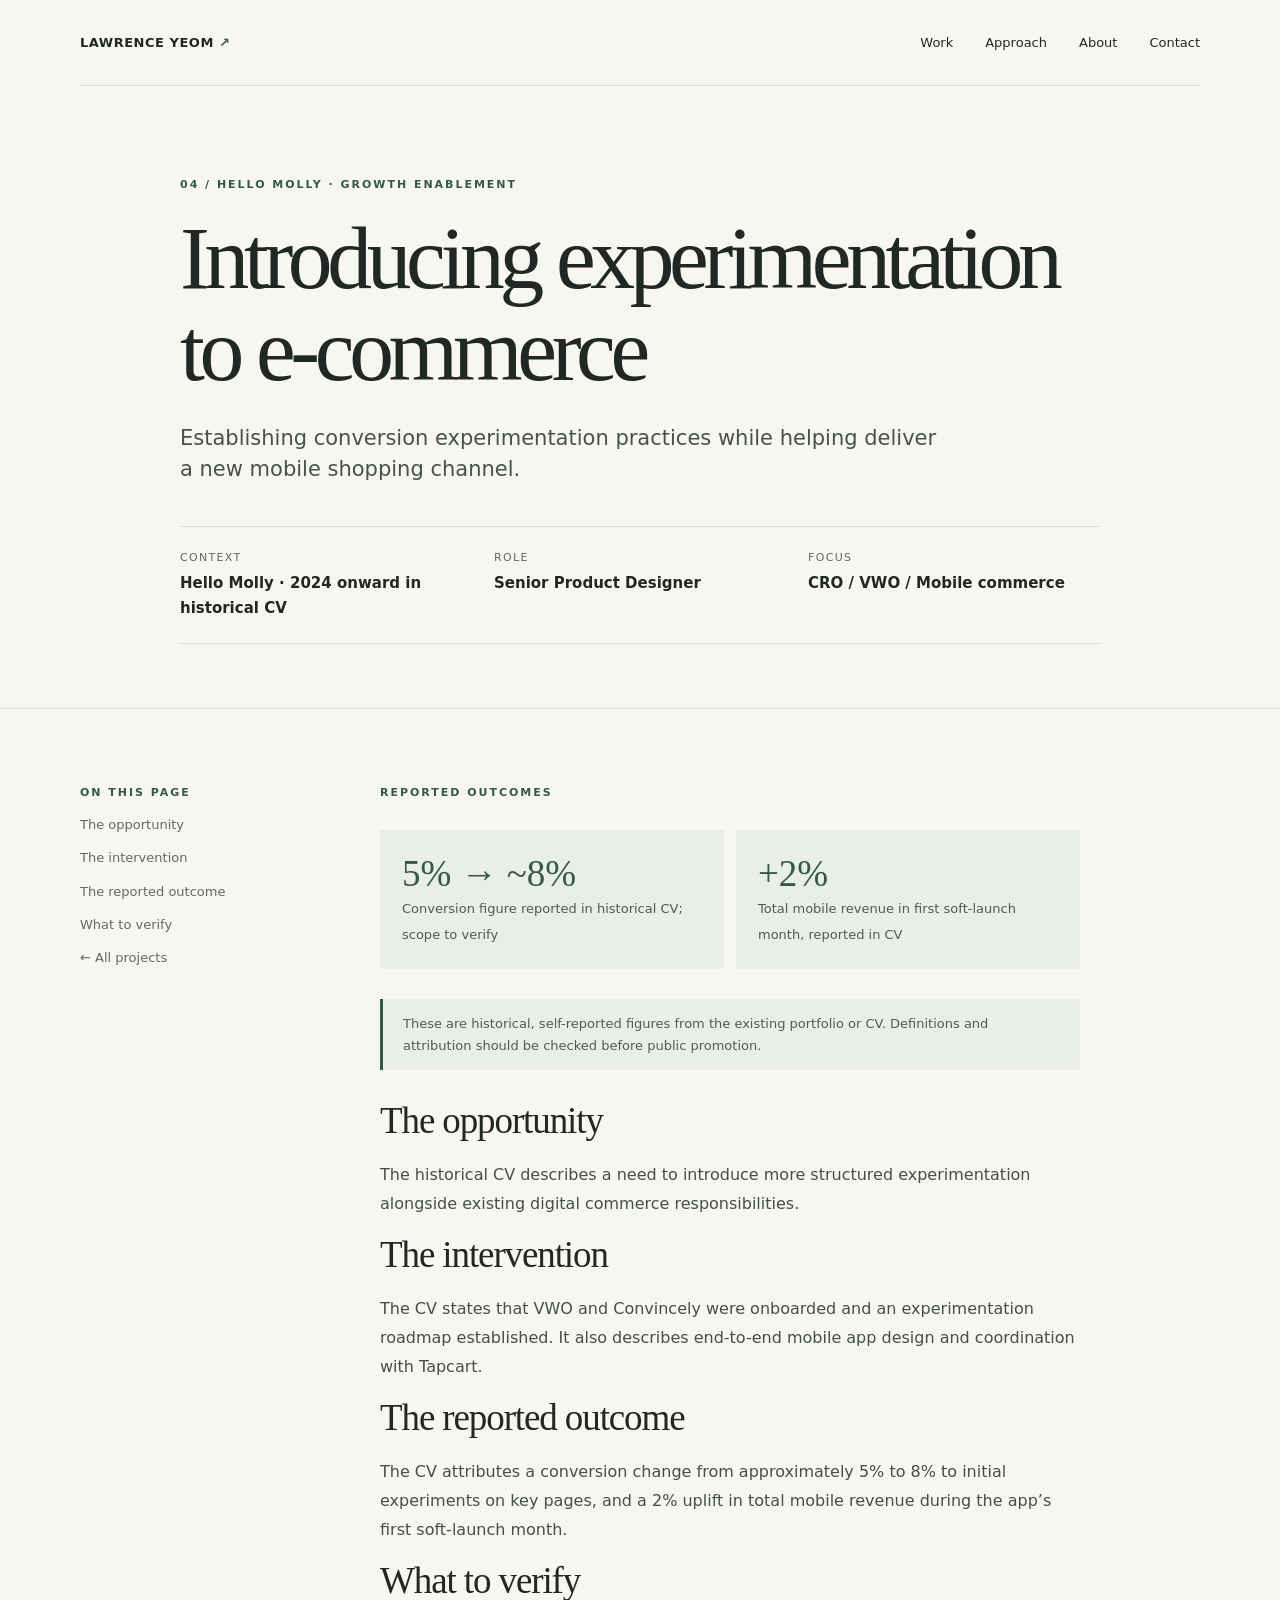
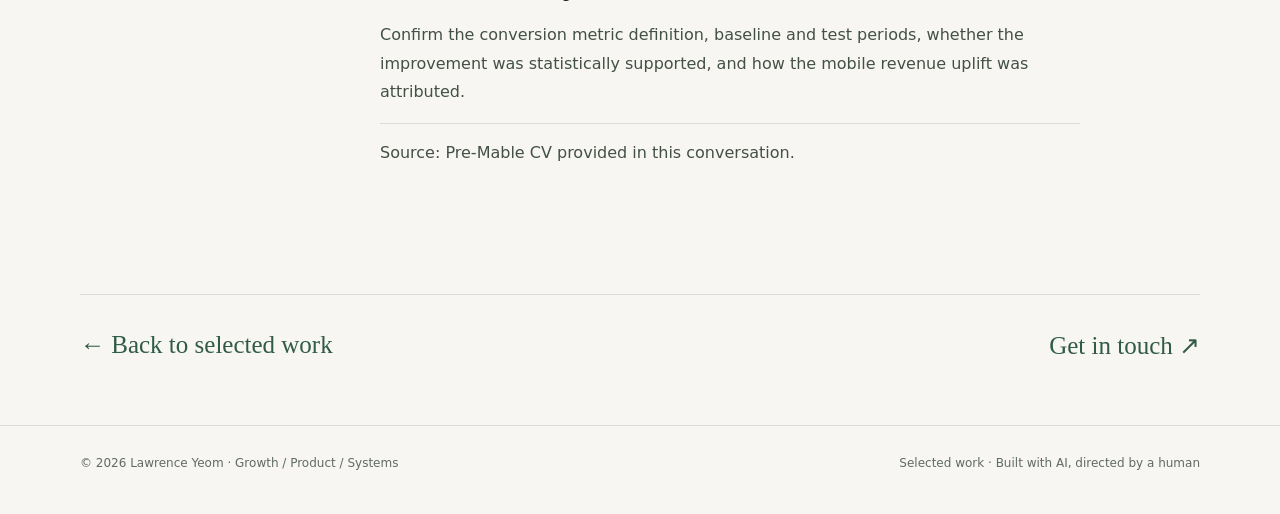
==== cases/hellomolly-growth.html @ bf61673d "Add files via upload" ====
<!doctype html><html lang="en"><head><meta charset="utf-8"><meta name="viewport" content="width=device-width,initial-scale=1"><meta name="theme-color" content="#f7f6f2"><meta name="description" content="Lawrence Yeom — growth, product design, analytics and digital systems portfolio."><title>Introducing experimentation to e-commerce — Lawrence Yeom</title><link rel="stylesheet" href="../assets/style.css"></head><body><header class="wrap"><nav class="nav" aria-label="Main navigation"><a class="brand" href="../index.html">LAWRENCE YEOM <span style="color:var(--accent)">↗</span></a><div class="links"><a href="../index.html#work">Work</a><a href="../index.html#approach">Approach</a><a href="../index.html#about">About</a><a href="mailto:lyeo1991@gmail.com">Contact</a></div></nav></header><main><section class="wrap case-head"><div class="eyebrow">04 / Hello Molly · Growth enablement</div><h1>Introducing experimentation to e-commerce</h1><p class="intro">Establishing conversion experimentation practices while helping deliver a new mobile shopping channel.</p><div class="facts"><div class="fact"><label>Context</label><strong>Hello Molly · 2024 onward in historical CV</strong></div><div class="fact"><label>Role</label><strong>Senior Product Designer</strong></div><div class="fact"><label>Focus</label><strong>CRO / VWO / Mobile commerce</strong></div></div></section><hr class="rule"><section class="wrap case-body"><aside class="toc"><div class="eyebrow">On this page</div><a href="#s0">The opportunity</a><a href="#s1">The intervention</a><a href="#s2">The reported outcome</a><a href="#s3">What to verify</a><a href="../index.html#work">← All projects</a></aside><article class="prose"><div class="eyebrow">Reported outcomes</div><div class="metric-strip"><div class="metric"><b>5% → ~8%</b><span>Conversion figure reported in historical CV; scope to verify</span></div><div class="metric"><b>+2%</b><span>Total mobile revenue in first soft-launch month, reported in CV</span></div></div><div class="notice">These are historical, self-reported figures from the existing portfolio or CV. Definitions and attribution should be checked before public promotion.</div><section id="s0"><h2>The opportunity</h2><p>The historical CV describes a need to introduce more structured experimentation alongside existing digital commerce responsibilities.</p></section><section id="s1"><h2>The intervention</h2><p>The CV states that VWO and Convincely were onboarded and an experimentation roadmap established. It also describes end-to-end mobile app design and coordination with Tapcart.</p></section><section id="s2"><h2>The reported outcome</h2><p>The CV attributes a conversion change from approximately 5% to 8% to initial experiments on key pages, and a 2% uplift in total mobile revenue during the app’s first soft-launch month.</p></section><section id="s3"><h2>What to verify</h2><p>Confirm the conversion metric definition, baseline and test periods, whether the improvement was statistically supported, and how the mobile revenue uplift was attributed.</p></section><p class="source">Source: Pre-Mable CV provided in this conversation. </p></article></section><div class="wrap next"><a href="../index.html#work">← Back to selected work</a><a href="mailto:lyeo1991@gmail.com">Get in touch ↗</a></div></main><hr class="rule"><footer class="wrap footer"><span>© 2026 Lawrence Yeom · Growth / Product / Systems</span><span>Selected work · Built with AI, directed by a human</span></footer></body></html>
---- assets/style.css ----
:root{--paper:#f7f6f2;--ink:#202824;--muted:#606b63;--line:#d9ded7;--accent:#315b46;--wash:#e9eee8;--serif:Georgia,'Times New Roman',serif}*{box-sizing:border-box}html{scroll-behavior:smooth}body{margin:0;background:var(--paper);color:var(--ink);font:16px/1.65 system-ui,-apple-system,BlinkMacSystemFont,'Segoe UI',sans-serif;-webkit-font-smoothing:antialiased}a{color:inherit;text-decoration:none}a:hover{color:var(--accent)}a:focus-visible{outline:3px solid #78a48c;outline-offset:4px}.wrap{max-width:1120px;width:calc(100% - 80px);margin:auto}.nav{display:flex;align-items:center;justify-content:space-between;gap:20px;min-height:86px;border-bottom:1px solid var(--line)}.brand{font-weight:750;font-size:13px;letter-spacing:.04em}.links{display:flex;gap:32px;font-size:13px}.eyebrow{font-size:11px;letter-spacing:.18em;text-transform:uppercase;font-weight:750;color:var(--accent)}.hero{padding:105px 0 112px;display:grid;grid-template-columns:1.5fr .55fr;gap:80px;align-items:end}.hero h1{font:400 clamp(58px,7.9vw,112px)/.99 var(--serif);letter-spacing:-.065em;margin:22px 0 28px}.hero h1 em{color:var(--accent);font-weight:400}.lead{font-size:clamp(19px,2.1vw,24px);line-height:1.48;max-width:690px}.side{border-left:1px solid var(--line);padding-left:24px;color:var(--muted);font-size:14px}.side b{color:var(--ink)}.rule{border:0;border-top:1px solid var(--line);margin:0}.section{padding:83px 0 96px}.section-head{display:flex;justify-content:space-between;align-items:end;gap:30px;margin-bottom:38px}.section h2,.section-head h2{font:400 clamp(38px,5vw,64px)/1.08 var(--serif);letter-spacing:-.045em;margin:12px 0}.section-head p{font-size:14px;max-width:335px;color:var(--muted)}.work{display:block;border-top:1px solid var(--line);padding:30px 0 34px;display:grid;grid-template-columns:58px minmax(0,1.5fr) minmax(200px,.55fr) 24px;gap:24px;align-items:start}.work:last-child{border-bottom:1px solid var(--line)}.num{font:16px var(--serif);color:var(--accent)}.work h3{font:400 clamp(27px,3vw,41px)/1.13 var(--serif);letter-spacing:-.035em;margin:0 0 12px}.work p{font-size:14px;color:var(--muted);margin:0;max-width:590px}.work .meta{font-size:12px;color:var(--accent);font-weight:650;padding-top:5px}.arrow{font-size:23px;color:var(--accent)}.chips{display:flex;gap:7px;flex-wrap:wrap;margin-top:16px}.chip{font-size:11px;border:1px solid #cad5ca;padding:3px 8px;color:#475a4d}.muted{color:var(--muted)}.small{font-size:13px}.grid3{display:grid;grid-template-columns:repeat(3,1fr);gap:28px}.grid3>div{border-top:2px solid var(--accent);padding-top:17px}.grid3 h3{font:400 25px var(--serif);margin:0 0 10px}.grid3 p{font-size:14px;color:var(--muted);margin:0}.about{display:grid;grid-template-columns:1fr 1fr;gap:80px}.about p{font-size:17px;color:#4e5c52}.footer{padding:28px 0 40px;display:flex;justify-content:space-between;gap:15px;color:var(--muted);font-size:12px}.button-link{display:inline-block;margin-top:20px;border-bottom:1px solid var(--accent);padding-bottom:5px;color:var(--accent);font-size:14px}.case-head{padding:90px 0 64px;max-width:920px}.case-head h1{font:400 clamp(50px,7vw,92px)/1.02 var(--serif);letter-spacing:-.06em;margin:18px 0 28px}.case-head .intro{font-size:21px;line-height:1.5;max-width:770px;color:#46534a}.facts{display:grid;grid-template-columns:repeat(3,1fr);gap:22px;border-top:1px solid var(--line);border-bottom:1px solid var(--line);padding:22px 0;margin-top:40px}.fact label{display:block;font-size:11px;letter-spacing:.12em;text-transform:uppercase;color:var(--muted)}.fact strong{display:block;font-weight:600;font-size:15px;margin-top:4px}.case-body{display:grid;grid-template-columns:230px minmax(0,700px);gap:70px;padding:75px 0 110px}.toc{font-size:13px;color:var(--muted)}.toc a{display:block;margin:12px 0}.prose h2{font:400 37px/1.15 var(--serif);letter-spacing:-.03em;margin:48px 0 18px}.prose h2:first-child{margin-top:0}.prose p,.prose li{font-size:16px;line-height:1.8;color:#435046}.prose ul{padding-left:22px}.metric-strip{display:grid;grid-template-columns:repeat(2,1fr);gap:12px;margin:28px 0}.metric{background:var(--wash);padding:22px}.metric b{font:400 37px var(--serif);color:var(--accent);display:block}.metric span{font-size:13px;color:#4d5b51}.notice{border-left:3px solid var(--accent);padding:14px 20px;background:var(--wash);font-size:13px;color:#4c5d51;margin:30px 0}.source{font-size:13px;color:var(--muted);padding-top:15px;border-top:1px solid var(--line)}.draft{font-size:12px;color:#6a6e66;letter-spacing:.03em}.next{border-top:1px solid var(--line);padding:36px 0 65px;display:flex;justify-content:space-between;gap:20px}.next a{font:400 25px var(--serif);color:var(--accent)}@media(max-width:850px){.hero{grid-template-columns:1fr;gap:30px}.case-body{grid-template-columns:1fr;gap:15px}.toc{display:none}.work{grid-template-columns:40px 1fr 24px}.work .meta{grid-column:2;grid-row:2}.work .arrow{grid-column:3;grid-row:1}.about{gap:30px}}@media(max-width:600px){.wrap{width:calc(100% - 36px)}.nav{min-height:68px}.links{gap:16px;font-size:12px}.hero{padding:72px 0}.hero h1{font-size:clamp(59px,14vw,82px)}.section{padding:60px 0 70px}.section-head{display:block}.work{gap:13px;grid-template-columns:25px 1fr 20px}.work h3{font-size:29px}.grid3,.about,.facts{grid-template-columns:1fr}.facts{gap:13px}.case-head{padding:65px 0 40px}.case-head h1{font-size:clamp(45px,11vw,70px)}.case-body{padding:50px 0}.metric-strip{grid-template-columns:1fr}.footer{flex-direction:column}}@media(prefers-reduced-motion:no-preference){a{transition:color .2s}}
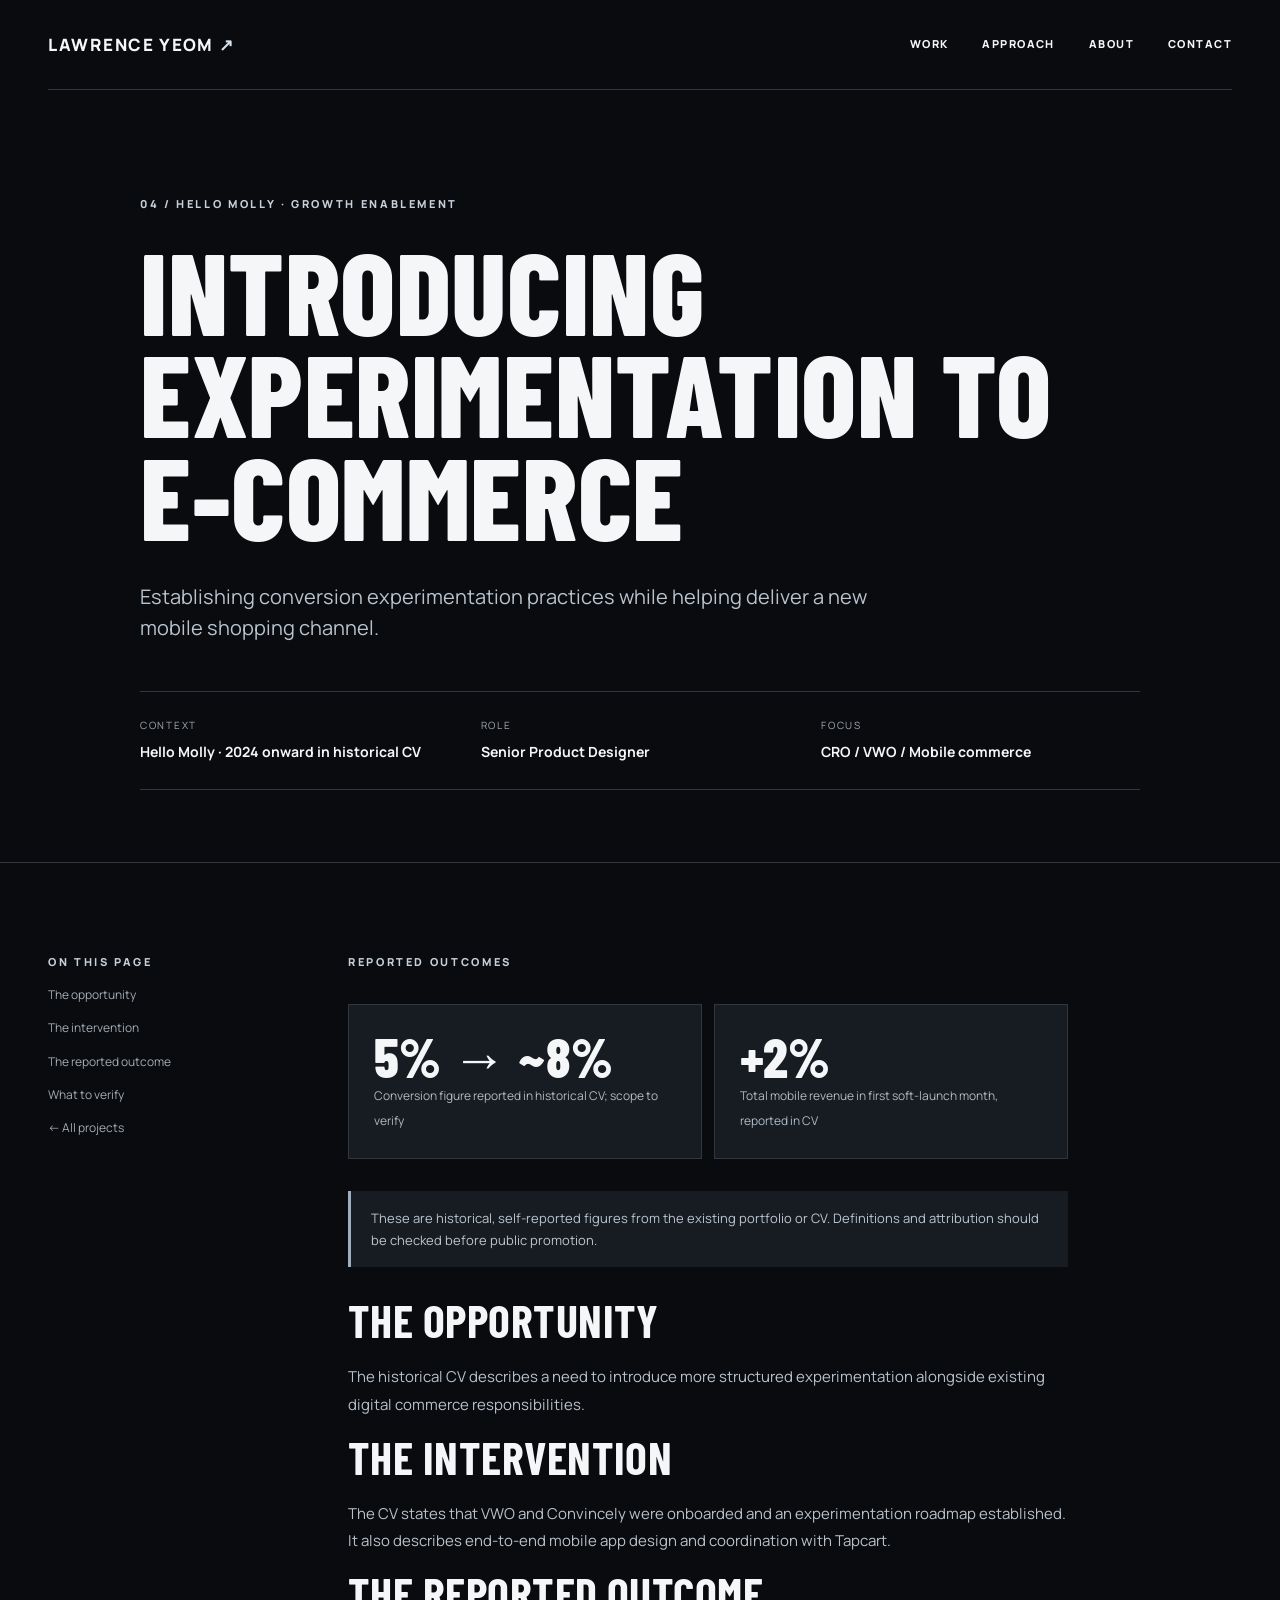
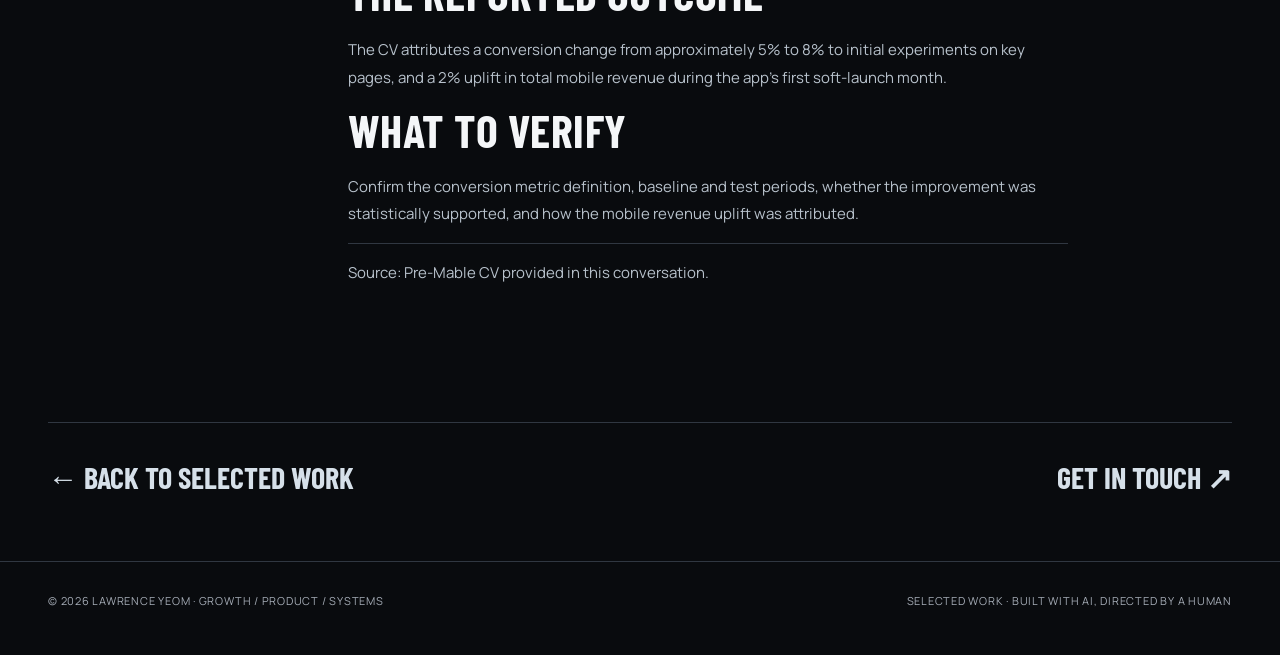
==== commit 7c250e85: "Add files via upload" ====
--- a/cases/hellomolly-growth.html
+++ b/cases/hellomolly-growth.html
@@ -1 +1 @@
-<!doctype html><html lang="en"><head><meta charset="utf-8"><meta name="viewport" content="width=device-width,initial-scale=1"><meta name="theme-color" content="#f7f6f2"><meta name="description" content="Lawrence Yeom — growth, product design, analytics and digital systems portfolio."><title>Introducing experimentation to e-commerce — Lawrence Yeom</title><link rel="stylesheet" href="../assets/style.css"></head><body><header class="wrap"><nav class="nav" aria-label="Main navigation"><a class="brand" href="../index.html">LAWRENCE YEOM <span style="color:var(--accent)">↗</span></a><div class="links"><a href="../index.html#work">Work</a><a href="../index.html#approach">Approach</a><a href="../index.html#about">About</a><a href="mailto:lyeo1991@gmail.com">Contact</a></div></nav></header><main><section class="wrap case-head"><div class="eyebrow">04 / Hello Molly · Growth enablement</div><h1>Introducing experimentation to e-commerce</h1><p class="intro">Establishing conversion experimentation practices while helping deliver a new mobile shopping channel.</p><div class="facts"><div class="fact"><label>Context</label><strong>Hello Molly · 2024 onward in historical CV</strong></div><div class="fact"><label>Role</label><strong>Senior Product Designer</strong></div><div class="fact"><label>Focus</label><strong>CRO / VWO / Mobile commerce</strong></div></div></section><hr class="rule"><section class="wrap case-body"><aside class="toc"><div class="eyebrow">On this page</div><a href="#s0">The opportunity</a><a href="#s1">The intervention</a><a href="#s2">The reported outcome</a><a href="#s3">What to verify</a><a href="../index.html#work">← All projects</a></aside><article class="prose"><div class="eyebrow">Reported outcomes</div><div class="metric-strip"><div class="metric"><b>5% → ~8%</b><span>Conversion figure reported in historical CV; scope to verify</span></div><div class="metric"><b>+2%</b><span>Total mobile revenue in first soft-launch month, reported in CV</span></div></div><div class="notice">These are historical, self-reported figures from the existing portfolio or CV. Definitions and attribution should be checked before public promotion.</div><section id="s0"><h2>The opportunity</h2><p>The historical CV describes a need to introduce more structured experimentation alongside existing digital commerce responsibilities.</p></section><section id="s1"><h2>The intervention</h2><p>The CV states that VWO and Convincely were onboarded and an experimentation roadmap established. It also describes end-to-end mobile app design and coordination with Tapcart.</p></section><section id="s2"><h2>The reported outcome</h2><p>The CV attributes a conversion change from approximately 5% to 8% to initial experiments on key pages, and a 2% uplift in total mobile revenue during the app’s first soft-launch month.</p></section><section id="s3"><h2>What to verify</h2><p>Confirm the conversion metric definition, baseline and test periods, whether the improvement was statistically supported, and how the mobile revenue uplift was attributed.</p></section><p class="source">Source: Pre-Mable CV provided in this conversation. </p></article></section><div class="wrap next"><a href="../index.html#work">← Back to selected work</a><a href="mailto:lyeo1991@gmail.com">Get in touch ↗</a></div></main><hr class="rule"><footer class="wrap footer"><span>© 2026 Lawrence Yeom · Growth / Product / Systems</span><span>Selected work · Built with AI, directed by a human</span></footer></body></html>+<!doctype html><html lang="en"><head><meta charset="utf-8"><meta name="viewport" content="width=device-width,initial-scale=1"><meta name="theme-color" content="#090b0e"><meta name="description" content="Lawrence Yeom — growth, product design, analytics and digital systems portfolio."><title>Introducing experimentation to e-commerce — Lawrence Yeom</title><link rel="stylesheet" href="../assets/style.css"></head><body><header class="wrap"><nav class="nav" aria-label="Main navigation"><a class="brand" href="../index.html">LAWRENCE YEOM <span style="color:var(--accent)">↗</span></a><div class="links"><a href="../index.html#work">Work</a><a href="../index.html#approach">Approach</a><a href="../index.html#about">About</a><a href="mailto:lyeo1991@gmail.com">Contact</a></div></nav></header><main><section class="wrap case-head"><div class="eyebrow">04 / Hello Molly · Growth enablement</div><h1>Introducing experimentation to e-commerce</h1><p class="intro">Establishing conversion experimentation practices while helping deliver a new mobile shopping channel.</p><div class="facts"><div class="fact"><label>Context</label><strong>Hello Molly · 2024 onward in historical CV</strong></div><div class="fact"><label>Role</label><strong>Senior Product Designer</strong></div><div class="fact"><label>Focus</label><strong>CRO / VWO / Mobile commerce</strong></div></div></section><hr class="rule"><section class="wrap case-body"><aside class="toc"><div class="eyebrow">On this page</div><a href="#s0">The opportunity</a><a href="#s1">The intervention</a><a href="#s2">The reported outcome</a><a href="#s3">What to verify</a><a href="../index.html#work">← All projects</a></aside><article class="prose"><div class="eyebrow">Reported outcomes</div><div class="metric-strip"><div class="metric"><b>5% → ~8%</b><span>Conversion figure reported in historical CV; scope to verify</span></div><div class="metric"><b>+2%</b><span>Total mobile revenue in first soft-launch month, reported in CV</span></div></div><div class="notice">These are historical, self-reported figures from the existing portfolio or CV. Definitions and attribution should be checked before public promotion.</div><section id="s0"><h2>The opportunity</h2><p>The historical CV describes a need to introduce more structured experimentation alongside existing digital commerce responsibilities.</p></section><section id="s1"><h2>The intervention</h2><p>The CV states that VWO and Convincely were onboarded and an experimentation roadmap established. It also describes end-to-end mobile app design and coordination with Tapcart.</p></section><section id="s2"><h2>The reported outcome</h2><p>The CV attributes a conversion change from approximately 5% to 8% to initial experiments on key pages, and a 2% uplift in total mobile revenue during the app’s first soft-launch month.</p></section><section id="s3"><h2>What to verify</h2><p>Confirm the conversion metric definition, baseline and test periods, whether the improvement was statistically supported, and how the mobile revenue uplift was attributed.</p></section><p class="source">Source: Pre-Mable CV provided in this conversation. </p></article></section><div class="wrap next"><a href="../index.html#work">← Back to selected work</a><a href="mailto:lyeo1991@gmail.com">Get in touch ↗</a></div></main><hr class="rule"><footer class="wrap footer"><span>© 2026 Lawrence Yeom · Growth / Product / Systems</span><span>Selected work · Built with AI, directed by a human</span></footer></body></html>
--- a/assets/style.css
+++ b/assets/style.css
@@ -1,2 +1,7 @@
-
-:root{--paper:#f7f6f2;--ink:#202824;--muted:#606b63;--line:#d9ded7;--accent:#315b46;--wash:#e9eee8;--serif:Georgia,'Times New Roman',serif}*{box-sizing:border-box}html{scroll-behavior:smooth}body{margin:0;background:var(--paper);color:var(--ink);font:16px/1.65 system-ui,-apple-system,BlinkMacSystemFont,'Segoe UI',sans-serif;-webkit-font-smoothing:antialiased}a{color:inherit;text-decoration:none}a:hover{color:var(--accent)}a:focus-visible{outline:3px solid #78a48c;outline-offset:4px}.wrap{max-width:1120px;width:calc(100% - 80px);margin:auto}.nav{display:flex;align-items:center;justify-content:space-between;gap:20px;min-height:86px;border-bottom:1px solid var(--line)}.brand{font-weight:750;font-size:13px;letter-spacing:.04em}.links{display:flex;gap:32px;font-size:13px}.eyebrow{font-size:11px;letter-spacing:.18em;text-transform:uppercase;font-weight:750;color:var(--accent)}.hero{padding:105px 0 112px;display:grid;grid-template-columns:1.5fr .55fr;gap:80px;align-items:end}.hero h1{font:400 clamp(58px,7.9vw,112px)/.99 var(--serif);letter-spacing:-.065em;margin:22px 0 28px}.hero h1 em{color:var(--accent);font-weight:400}.lead{font-size:clamp(19px,2.1vw,24px);line-height:1.48;max-width:690px}.side{border-left:1px solid var(--line);padding-left:24px;color:var(--muted);font-size:14px}.side b{color:var(--ink)}.rule{border:0;border-top:1px solid var(--line);margin:0}.section{padding:83px 0 96px}.section-head{display:flex;justify-content:space-between;align-items:end;gap:30px;margin-bottom:38px}.section h2,.section-head h2{font:400 clamp(38px,5vw,64px)/1.08 var(--serif);letter-spacing:-.045em;margin:12px 0}.section-head p{font-size:14px;max-width:335px;color:var(--muted)}.work{display:block;border-top:1px solid var(--line);padding:30px 0 34px;display:grid;grid-template-columns:58px minmax(0,1.5fr) minmax(200px,.55fr) 24px;gap:24px;align-items:start}.work:last-child{border-bottom:1px solid var(--line)}.num{font:16px var(--serif);color:var(--accent)}.work h3{font:400 clamp(27px,3vw,41px)/1.13 var(--serif);letter-spacing:-.035em;margin:0 0 12px}.work p{font-size:14px;color:var(--muted);margin:0;max-width:590px}.work .meta{font-size:12px;color:var(--accent);font-weight:650;padding-top:5px}.arrow{font-size:23px;color:var(--accent)}.chips{display:flex;gap:7px;flex-wrap:wrap;margin-top:16px}.chip{font-size:11px;border:1px solid #cad5ca;padding:3px 8px;color:#475a4d}.muted{color:var(--muted)}.small{font-size:13px}.grid3{display:grid;grid-template-columns:repeat(3,1fr);gap:28px}.grid3>div{border-top:2px solid var(--accent);padding-top:17px}.grid3 h3{font:400 25px var(--serif);margin:0 0 10px}.grid3 p{font-size:14px;color:var(--muted);margin:0}.about{display:grid;grid-template-columns:1fr 1fr;gap:80px}.about p{font-size:17px;color:#4e5c52}.footer{padding:28px 0 40px;display:flex;justify-content:space-between;gap:15px;color:var(--muted);font-size:12px}.button-link{display:inline-block;margin-top:20px;border-bottom:1px solid var(--accent);padding-bottom:5px;color:var(--accent);font-size:14px}.case-head{padding:90px 0 64px;max-width:920px}.case-head h1{font:400 clamp(50px,7vw,92px)/1.02 var(--serif);letter-spacing:-.06em;margin:18px 0 28px}.case-head .intro{font-size:21px;line-height:1.5;max-width:770px;color:#46534a}.facts{display:grid;grid-template-columns:repeat(3,1fr);gap:22px;border-top:1px solid var(--line);border-bottom:1px solid var(--line);padding:22px 0;margin-top:40px}.fact label{display:block;font-size:11px;letter-spacing:.12em;text-transform:uppercase;color:var(--muted)}.fact strong{display:block;font-weight:600;font-size:15px;margin-top:4px}.case-body{display:grid;grid-template-columns:230px minmax(0,700px);gap:70px;padding:75px 0 110px}.toc{font-size:13px;color:var(--muted)}.toc a{display:block;margin:12px 0}.prose h2{font:400 37px/1.15 var(--serif);letter-spacing:-.03em;margin:48px 0 18px}.prose h2:first-child{margin-top:0}.prose p,.prose li{font-size:16px;line-height:1.8;color:#435046}.prose ul{padding-left:22px}.metric-strip{display:grid;grid-template-columns:repeat(2,1fr);gap:12px;margin:28px 0}.metric{background:var(--wash);padding:22px}.metric b{font:400 37px var(--serif);color:var(--accent);display:block}.metric span{font-size:13px;color:#4d5b51}.notice{border-left:3px solid var(--accent);padding:14px 20px;background:var(--wash);font-size:13px;color:#4c5d51;margin:30px 0}.source{font-size:13px;color:var(--muted);padding-top:15px;border-top:1px solid var(--line)}.draft{font-size:12px;color:#6a6e66;letter-spacing:.03em}.next{border-top:1px solid var(--line);padding:36px 0 65px;display:flex;justify-content:space-between;gap:20px}.next a{font:400 25px var(--serif);color:var(--accent)}@media(max-width:850px){.hero{grid-template-columns:1fr;gap:30px}.case-body{grid-template-columns:1fr;gap:15px}.toc{display:none}.work{grid-template-columns:40px 1fr 24px}.work .meta{grid-column:2;grid-row:2}.work .arrow{grid-column:3;grid-row:1}.about{gap:30px}}@media(max-width:600px){.wrap{width:calc(100% - 36px)}.nav{min-height:68px}.links{gap:16px;font-size:12px}.hero{padding:72px 0}.hero h1{font-size:clamp(59px,14vw,82px)}.section{padding:60px 0 70px}.section-head{display:block}.work{gap:13px;grid-template-columns:25px 1fr 20px}.work h3{font-size:29px}.grid3,.about,.facts{grid-template-columns:1fr}.facts{gap:13px}.case-head{padding:65px 0 40px}.case-head h1{font-size:clamp(45px,11vw,70px)}.case-body{padding:50px 0}.metric-strip{grid-template-columns:1fr}.footer{flex-direction:column}}@media(prefers-reduced-motion:no-preference){a{transition:color .2s}}+/* V0.4 — dark industrial typography system */
+@import url('https://fonts.googleapis.com/css2?family=Barlow+Condensed:wght@500;600;700;800&family=Manrope:wght@400;500;600;700;800&display=swap');
+:root{--paper:#090b0e;--ink:#f4f6f8;--muted:#a4abb5;--line:#303741;--accent:#d9e2ec;--wash:#171c22;--serif:'Barlow Condensed','Arial Narrow',Impact,sans-serif;--body:'Manrope',Inter,Arial,sans-serif}
+*{box-sizing:border-box}html{scroll-behavior:smooth}body{margin:0;background:var(--paper);color:var(--ink);font:15px/1.7 var(--body);-webkit-font-smoothing:antialiased}a{color:inherit;text-decoration:none}a:hover{color:#fff}a:focus-visible{outline:2px solid #b4c8dd;outline-offset:5px}.wrap{max-width:1240px;width:calc(100% - 96px);margin:auto}.nav{display:flex;align-items:center;justify-content:space-between;gap:20px;min-height:90px;border-bottom:1px solid var(--line)}.brand{font:800 17px/1 var(--body);letter-spacing:.1em}.links{display:flex;gap:34px;font-size:11px;font-weight:800;text-transform:uppercase;letter-spacing:.13em}.eyebrow{font-size:11px;letter-spacing:.24em;text-transform:uppercase;font-weight:800;color:#c6d0da}.hero{padding:126px 0 136px;display:grid;grid-template-columns:1.6fr .5fr;gap:75px;align-items:end}.hero h1{font:800 clamp(80px,11vw,160px)/.83 var(--serif);letter-spacing:.005em;text-transform:uppercase;margin:26px 0 40px}.hero h1 em{color:#8c9eae;font-style:normal;font-weight:800}.lead{font-size:clamp(18px,2vw,23px);line-height:1.55;max-width:690px;font-weight:500}.side{border-left:2px solid #596674;padding-left:25px;color:var(--muted);font-size:13px}.side b{color:var(--ink);text-transform:uppercase;letter-spacing:.12em}.rule{border:0;border-top:1px solid var(--line);margin:0}.section{padding:100px 0 110px}.section-head{display:flex;justify-content:space-between;align-items:end;gap:30px;margin-bottom:45px}.section h2,.section-head h2{font:800 clamp(54px,7vw,88px)/.93 var(--serif);letter-spacing:.01em;text-transform:uppercase;margin:18px 0}.section-head p{font-size:13px;max-width:335px;color:var(--muted)}.work{border-top:1px solid var(--line);padding:34px 0 38px;display:grid;grid-template-columns:58px minmax(0,1.5fr) minmax(200px,.55fr) 24px;gap:24px;align-items:start;transition:background .2s,padding .2s}.work:hover{background:#121820}.work:last-child{border-bottom:1px solid var(--line)}.num{font:700 20px var(--serif);color:#9cabb9}.work h3{font:700 clamp(33px,4vw,53px)/.98 var(--serif);letter-spacing:.01em;text-transform:uppercase;margin:0 0 15px}.work p{font-size:13px;color:var(--muted);margin:0;max-width:590px}.work .meta{font-size:11px;color:#b8c4d0;font-weight:800;text-transform:uppercase;letter-spacing:.12em;padding-top:5px}.arrow{font-size:23px;color:#d6e0e9}.chips{display:flex;gap:8px;flex-wrap:wrap;margin-top:20px}.chip{font-size:10px;font-weight:700;text-transform:uppercase;letter-spacing:.08em;border:1px solid #414a55;padding:5px 9px;color:#b6c0cb}.muted{color:var(--muted)}.small{font-size:13px}.grid3{display:grid;grid-template-columns:repeat(3,1fr);gap:28px}.grid3>div{border-top:2px solid #9cabb9;padding-top:22px}.grid3 h3{font:700 33px/1 var(--serif);text-transform:uppercase;margin:0 0 15px}.grid3 p{font-size:13px;color:var(--muted);margin:0}.about{display:grid;grid-template-columns:1fr 1fr;gap:80px}.about p{font-size:16px;color:#b3bcc7}.footer{padding:30px 0 44px;display:flex;justify-content:space-between;gap:15px;color:var(--muted);font-size:11px;text-transform:uppercase;letter-spacing:.07em}.button-link{display:inline-block;margin-top:25px;border:1px solid #8493a3;padding:13px 20px;color:#f2f5f8;font-size:11px;font-weight:800;letter-spacing:.14em;text-transform:uppercase}.button-link:hover{background:#e4eaf0;color:#090b0e}.case-head{padding:105px 0 72px;max-width:1000px}.case-head h1{font:800 clamp(65px,9vw,118px)/.89 var(--serif);letter-spacing:.005em;text-transform:uppercase;margin:25px 0 35px}.case-head .intro{font-size:20px;line-height:1.55;max-width:770px;color:#b9c3cd}.facts{display:grid;grid-template-columns:repeat(3,1fr);gap:22px;border-top:1px solid var(--line);border-bottom:1px solid var(--line);padding:25px 0;margin-top:48px}.fact label{display:block;font-size:10px;letter-spacing:.17em;text-transform:uppercase;color:var(--muted)}.fact strong{display:block;font-weight:700;font-size:14px;margin-top:6px}.case-body{display:grid;grid-template-columns:230px minmax(0,720px);gap:70px;padding:90px 0 120px}.toc{font-size:12px;color:var(--muted)}.toc a{display:block;margin:13px 0}.prose h2{font:700 46px/1 var(--serif);text-transform:uppercase;letter-spacing:.01em;margin:55px 0 20px}.prose h2:first-child{margin-top:0}.prose p,.prose li{font-size:15px;line-height:1.85;color:#b8c2cc}.prose ul{padding-left:22px}.metric-strip{display:grid;grid-template-columns:repeat(2,1fr);gap:12px;margin:32px 0}.metric{background:var(--wash);border:1px solid var(--line);padding:25px}.metric b{font:800 55px/.95 var(--serif);color:#f4f6f8;display:block}.metric span{font-size:12px;color:#aebac6}.notice{border-left:3px solid #9daebf;padding:16px 20px;background:var(--wash);font-size:13px;color:#bac6d1;margin:30px 0}.source{font-size:12px;color:var(--muted);padding-top:15px;border-top:1px solid var(--line)}.draft{font-size:11px;color:#a4abb5;letter-spacing:.09em;text-transform:uppercase}.next{border-top:1px solid var(--line);padding:36px 0 65px;display:flex;justify-content:space-between;gap:20px}.next a{font:700 30px var(--serif);text-transform:uppercase;color:#d6e0e9}
+@media(max-width:850px){.hero{grid-template-columns:1fr;gap:35px}.case-body{grid-template-columns:1fr;gap:15px}.toc{display:none}.work{grid-template-columns:40px 1fr 24px}.work .meta{grid-column:2;grid-row:2}.work .arrow{grid-column:3;grid-row:1}.about{gap:30px}}
+@media(max-width:600px){.wrap{width:calc(100% - 36px)}.nav{min-height:72px}.brand{font-size:13px}.links{gap:12px;font-size:9px;letter-spacing:.05em}.hero{padding:84px 0}.hero h1{font-size:clamp(70px,17vw,105px)}.section{padding:70px 0 80px}.section-head{display:block}.section h2,.section-head h2{font-size:56px}.work{gap:13px;grid-template-columns:25px 1fr 20px}.work h3{font-size:36px}.grid3,.about,.facts{grid-template-columns:1fr}.facts{gap:13px}.case-head{padding:75px 0 45px}.case-head h1{font-size:clamp(58px,13vw,84px)}.case-body{padding:55px 0}.metric-strip{grid-template-columns:1fr}.footer{flex-direction:column}}
+@media(prefers-reduced-motion:no-preference){a{transition:color .2s,background .2s}}
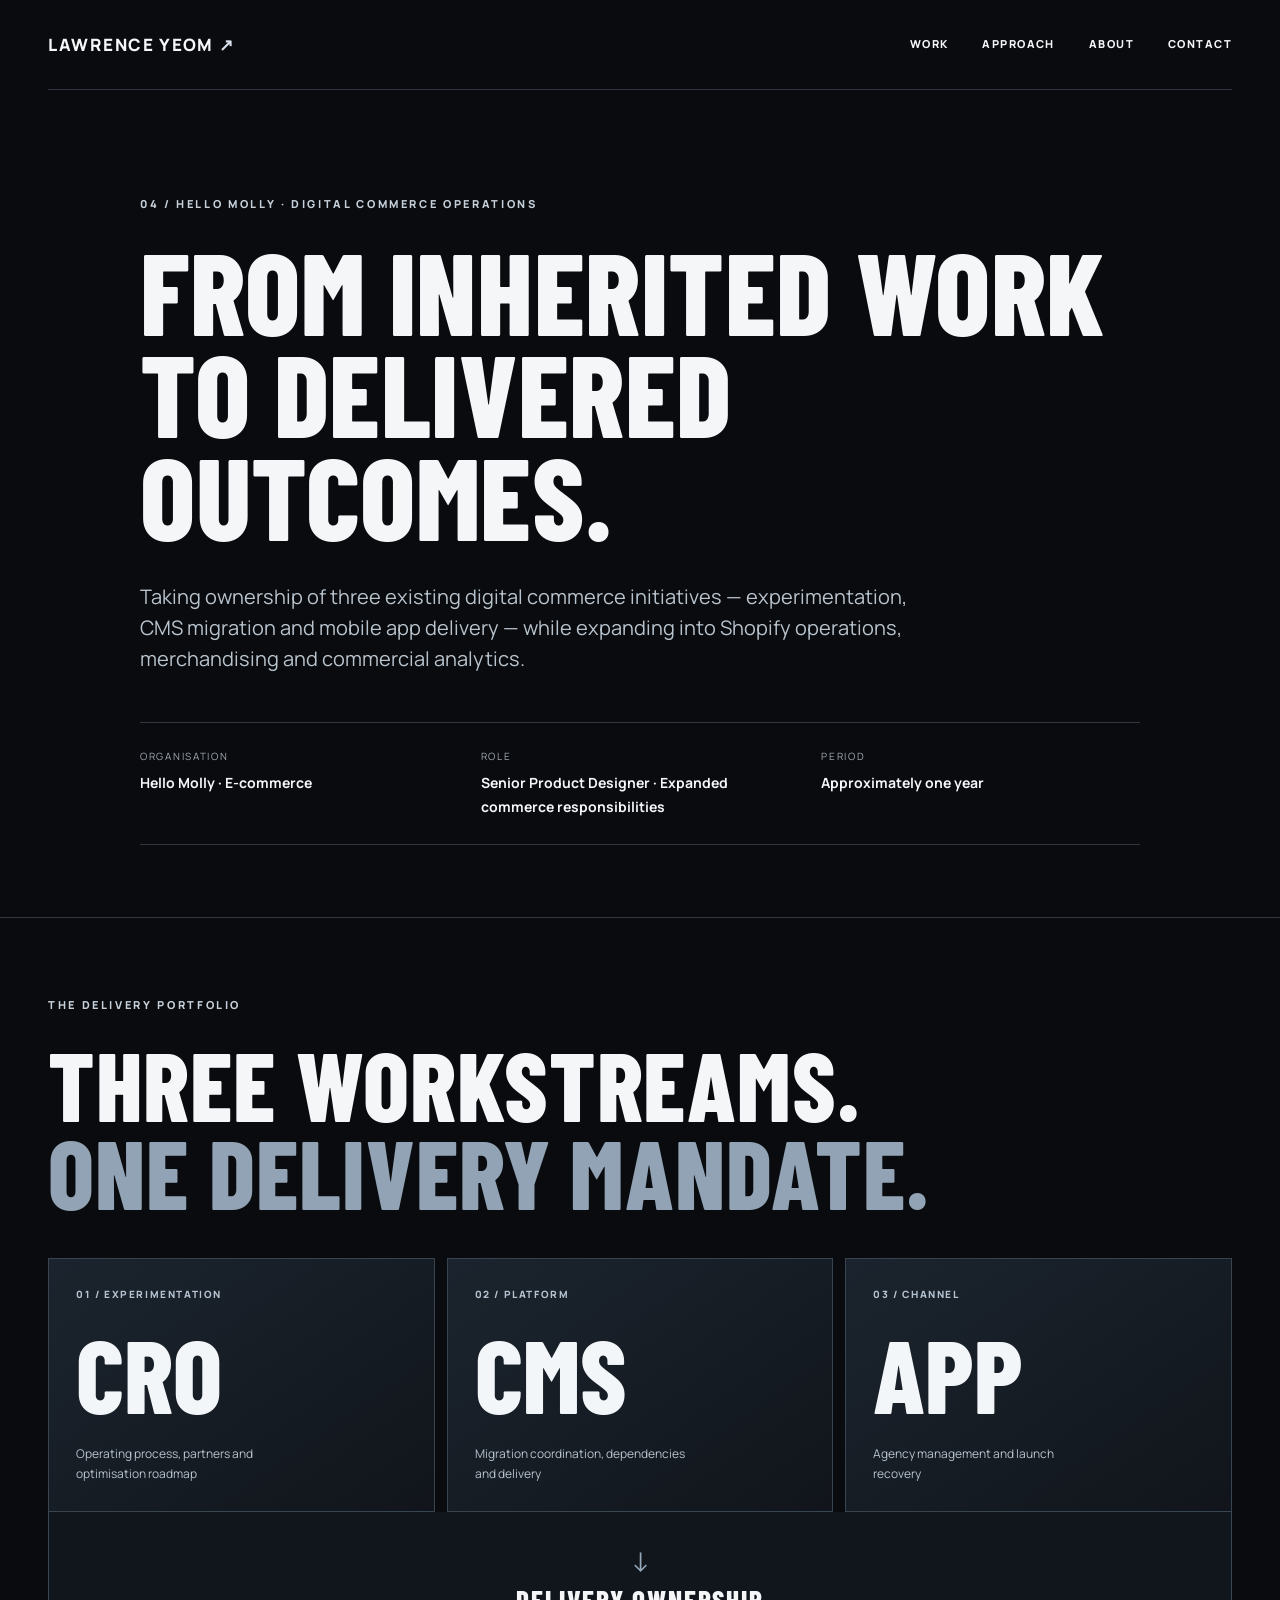
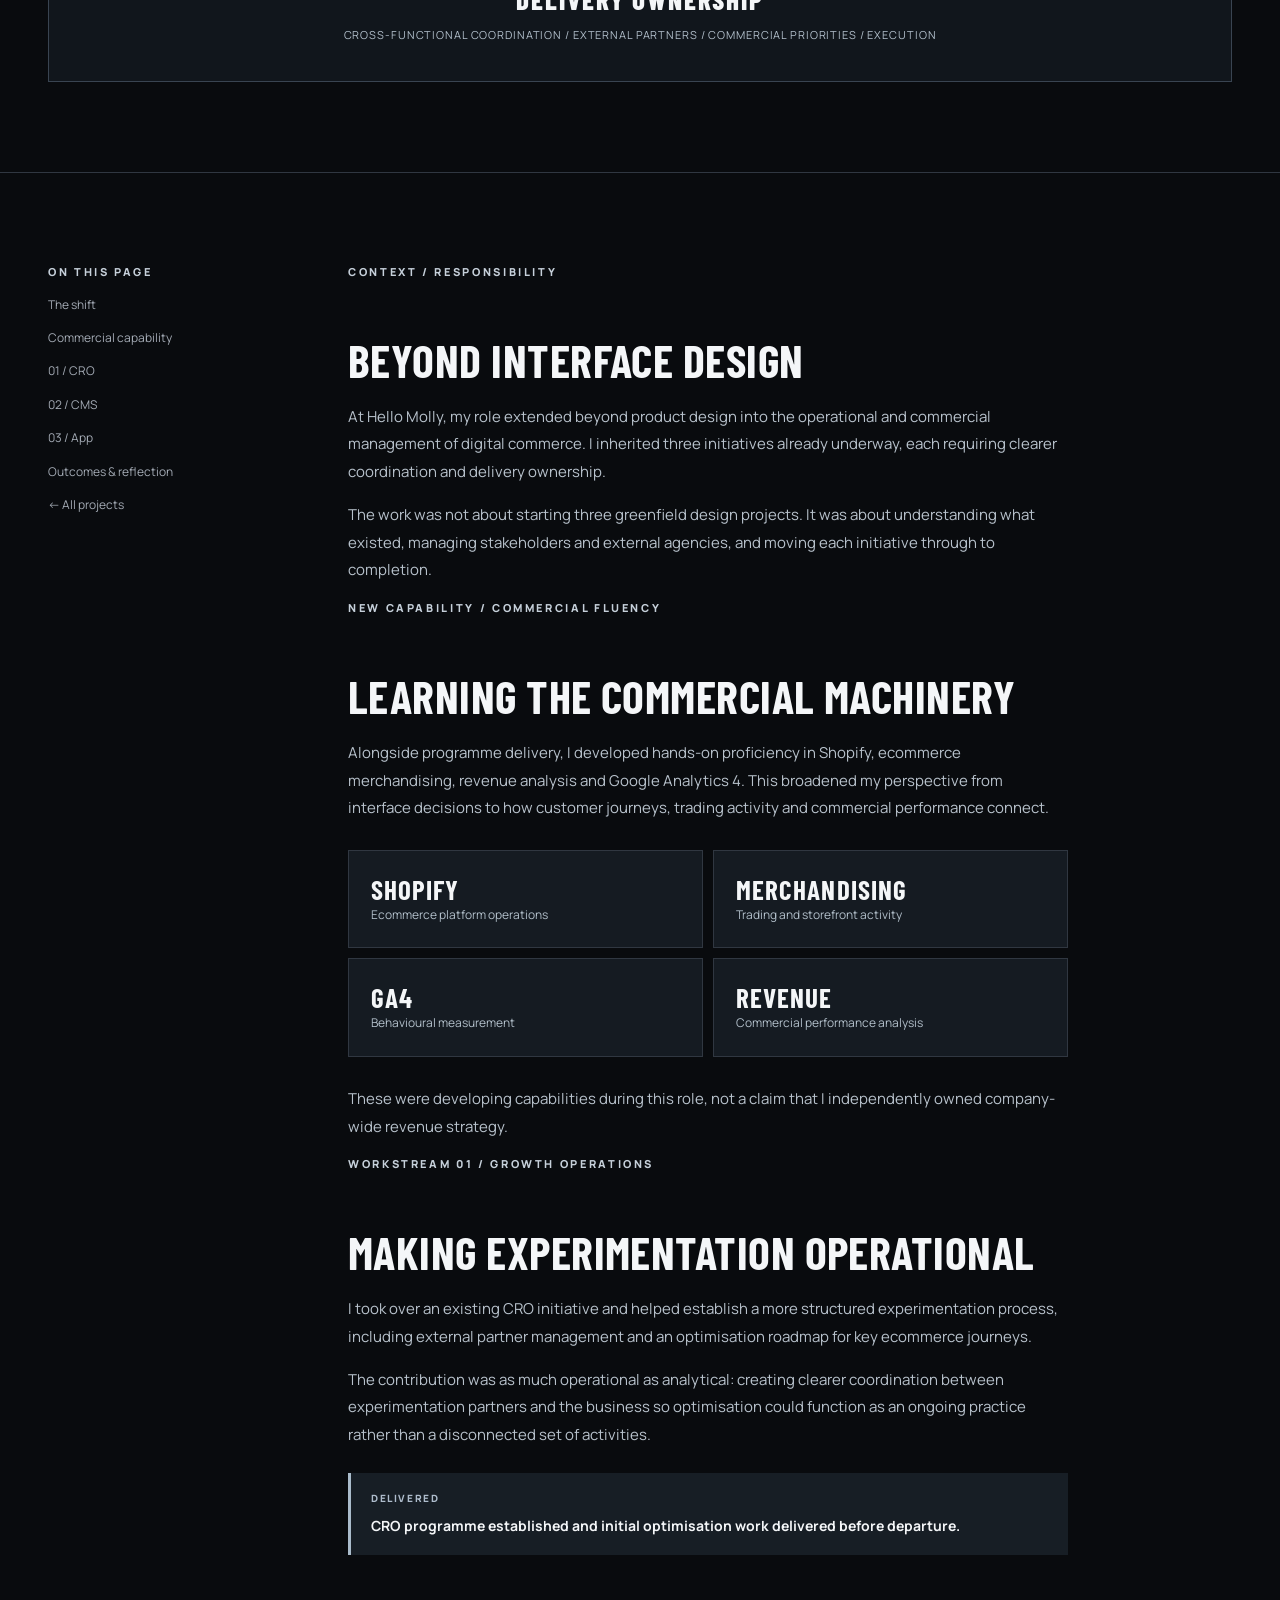
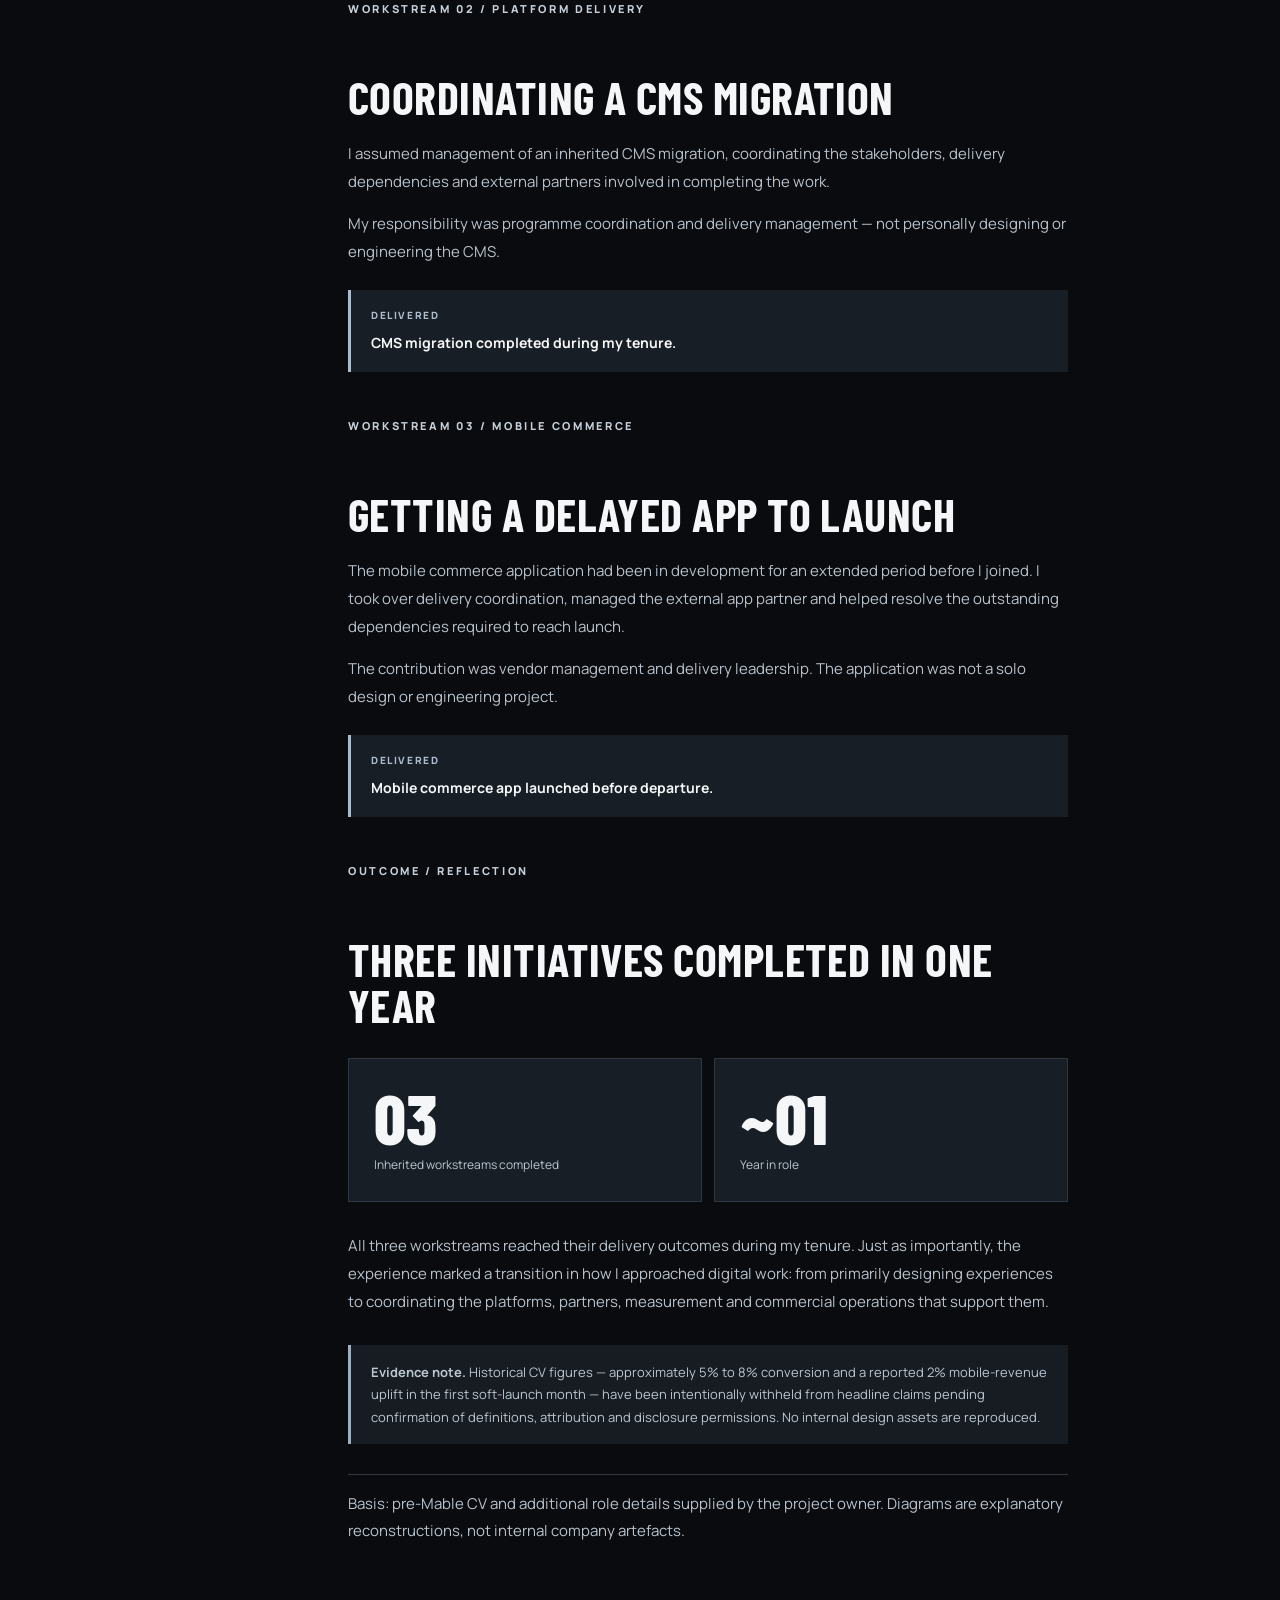
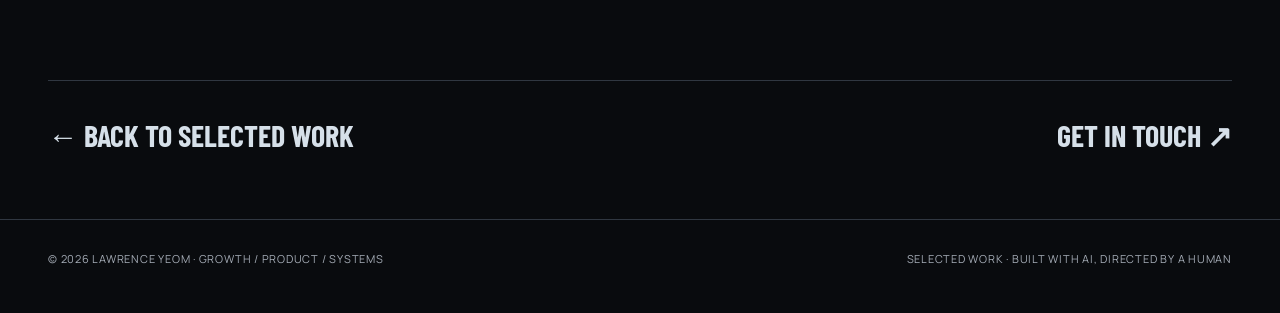
==== commit a17b50ba: "Add files via upload" ====
--- a/cases/hellomolly-growth.html
+++ b/cases/hellomolly-growth.html
@@ -1 +1,11 @@
-<!doctype html><html lang="en"><head><meta charset="utf-8"><meta name="viewport" content="width=device-width,initial-scale=1"><meta name="theme-color" content="#090b0e"><meta name="description" content="Lawrence Yeom — growth, product design, analytics and digital systems portfolio."><title>Introducing experimentation to e-commerce — Lawrence Yeom</title><link rel="stylesheet" href="../assets/style.css"></head><body><header class="wrap"><nav class="nav" aria-label="Main navigation"><a class="brand" href="../index.html">LAWRENCE YEOM <span style="color:var(--accent)">↗</span></a><div class="links"><a href="../index.html#work">Work</a><a href="../index.html#approach">Approach</a><a href="../index.html#about">About</a><a href="mailto:lyeo1991@gmail.com">Contact</a></div></nav></header><main><section class="wrap case-head"><div class="eyebrow">04 / Hello Molly · Growth enablement</div><h1>Introducing experimentation to e-commerce</h1><p class="intro">Establishing conversion experimentation practices while helping deliver a new mobile shopping channel.</p><div class="facts"><div class="fact"><label>Context</label><strong>Hello Molly · 2024 onward in historical CV</strong></div><div class="fact"><label>Role</label><strong>Senior Product Designer</strong></div><div class="fact"><label>Focus</label><strong>CRO / VWO / Mobile commerce</strong></div></div></section><hr class="rule"><section class="wrap case-body"><aside class="toc"><div class="eyebrow">On this page</div><a href="#s0">The opportunity</a><a href="#s1">The intervention</a><a href="#s2">The reported outcome</a><a href="#s3">What to verify</a><a href="../index.html#work">← All projects</a></aside><article class="prose"><div class="eyebrow">Reported outcomes</div><div class="metric-strip"><div class="metric"><b>5% → ~8%</b><span>Conversion figure reported in historical CV; scope to verify</span></div><div class="metric"><b>+2%</b><span>Total mobile revenue in first soft-launch month, reported in CV</span></div></div><div class="notice">These are historical, self-reported figures from the existing portfolio or CV. Definitions and attribution should be checked before public promotion.</div><section id="s0"><h2>The opportunity</h2><p>The historical CV describes a need to introduce more structured experimentation alongside existing digital commerce responsibilities.</p></section><section id="s1"><h2>The intervention</h2><p>The CV states that VWO and Convincely were onboarded and an experimentation roadmap established. It also describes end-to-end mobile app design and coordination with Tapcart.</p></section><section id="s2"><h2>The reported outcome</h2><p>The CV attributes a conversion change from approximately 5% to 8% to initial experiments on key pages, and a 2% uplift in total mobile revenue during the app’s first soft-launch month.</p></section><section id="s3"><h2>What to verify</h2><p>Confirm the conversion metric definition, baseline and test periods, whether the improvement was statistically supported, and how the mobile revenue uplift was attributed.</p></section><p class="source">Source: Pre-Mable CV provided in this conversation. </p></article></section><div class="wrap next"><a href="../index.html#work">← Back to selected work</a><a href="mailto:lyeo1991@gmail.com">Get in touch ↗</a></div></main><hr class="rule"><footer class="wrap footer"><span>© 2026 Lawrence Yeom · Growth / Product / Systems</span><span>Selected work · Built with AI, directed by a human</span></footer></body></html>+<!doctype html><html lang="en"><head><meta charset="utf-8"><meta name="viewport" content="width=device-width,initial-scale=1"><meta name="theme-color" content="#090b0e"><meta name="description" content="Hello Molly case study — digital commerce operations, CRO, CMS migration and mobile app delivery."><title>Digital Commerce Operations — Hello Molly | Lawrence Yeom</title><link rel="stylesheet" href="../assets/style.css"></head><body><header class="wrap"><nav class="nav" aria-label="Main navigation"><a class="brand" href="../index.html">LAWRENCE YEOM <span style="color:var(--accent)">↗</span></a><div class="links"><a href="../index.html#work">Work</a><a href="../index.html#approach">Approach</a><a href="../index.html#about">About</a><a href="mailto:lyeo1991@gmail.com">Contact</a></div></nav></header><main>
+<section class="wrap case-head"><div class="eyebrow">04 / Hello Molly · Digital commerce operations</div><h1>From inherited work to delivered outcomes.</h1><p class="intro">Taking ownership of three existing digital commerce initiatives — experimentation, CMS migration and mobile app delivery — while expanding into Shopify operations, merchandising and commercial analytics.</p><div class="facts"><div class="fact"><label>Organisation</label><strong>Hello Molly · E-commerce</strong></div><div class="fact"><label>Role</label><strong>Senior Product Designer · Expanded commerce responsibilities</strong></div><div class="fact"><label>Period</label><strong>Approximately one year</strong></div></div></section>
+<hr class="rule"><section class="wrap hm-visual"><div class="eyebrow">The delivery portfolio</div><h2>THREE WORKSTREAMS.<br><span>ONE DELIVERY MANDATE.</span></h2><div class="hm-streams"><div><small>01 / EXPERIMENTATION</small><b>CRO</b><p>Operating process, partners and optimisation roadmap</p></div><div><small>02 / PLATFORM</small><b>CMS</b><p>Migration coordination, dependencies and delivery</p></div><div><small>03 / CHANNEL</small><b>APP</b><p>Agency management and launch recovery</p></div></div><div class="hm-output"><span>↓</span><strong>DELIVERY OWNERSHIP</strong><p>Cross-functional coordination / External partners / Commercial priorities / Execution</p></div></section>
+<hr class="rule"><section class="wrap case-body"><aside class="toc"><div class="eyebrow">On this page</div><a href="#context">The shift</a><a href="#commerce">Commercial capability</a><a href="#cro">01 / CRO</a><a href="#cms">02 / CMS</a><a href="#app">03 / App</a><a href="#outcomes">Outcomes &amp; reflection</a><a href="../index.html#work">← All projects</a></aside><article class="prose">
+<section id="context"><div class="eyebrow">Context / Responsibility</div><h2>Beyond interface design</h2><p>At Hello Molly, my role extended beyond product design into the operational and commercial management of digital commerce. I inherited three initiatives already underway, each requiring clearer coordination and delivery ownership.</p><p>The work was not about starting three greenfield design projects. It was about understanding what existed, managing stakeholders and external agencies, and moving each initiative through to completion.</p></section>
+<section id="commerce"><div class="eyebrow">New capability / Commercial fluency</div><h2>Learning the commercial machinery</h2><p>Alongside programme delivery, I developed hands-on proficiency in Shopify, ecommerce merchandising, revenue analysis and Google Analytics 4. This broadened my perspective from interface decisions to how customer journeys, trading activity and commercial performance connect.</p><div class="hm-capabilities"><div><strong>SHOPIFY</strong><span>Ecommerce platform operations</span></div><div><strong>MERCHANDISING</strong><span>Trading and storefront activity</span></div><div><strong>GA4</strong><span>Behavioural measurement</span></div><div><strong>REVENUE</strong><span>Commercial performance analysis</span></div></div><p>These were developing capabilities during this role, not a claim that I independently owned company-wide revenue strategy.</p></section>
+<section id="cro"><div class="eyebrow">Workstream 01 / Growth operations</div><h2>Making experimentation operational</h2><p>I took over an existing CRO initiative and helped establish a more structured experimentation process, including external partner management and an optimisation roadmap for key ecommerce journeys.</p><p>The contribution was as much operational as analytical: creating clearer coordination between experimentation partners and the business so optimisation could function as an ongoing practice rather than a disconnected set of activities.</p><div class="hm-delivered"><span>DELIVERED</span><strong>CRO programme established and initial optimisation work delivered before departure.</strong></div></section>
+<section id="cms"><div class="eyebrow">Workstream 02 / Platform delivery</div><h2>Coordinating a CMS migration</h2><p>I assumed management of an inherited CMS migration, coordinating the stakeholders, delivery dependencies and external partners involved in completing the work.</p><p>My responsibility was programme coordination and delivery management — not personally designing or engineering the CMS.</p><div class="hm-delivered"><span>DELIVERED</span><strong>CMS migration completed during my tenure.</strong></div></section>
+<section id="app"><div class="eyebrow">Workstream 03 / Mobile commerce</div><h2>Getting a delayed app to launch</h2><p>The mobile commerce application had been in development for an extended period before I joined. I took over delivery coordination, managed the external app partner and helped resolve the outstanding dependencies required to reach launch.</p><p>The contribution was vendor management and delivery leadership. The application was not a solo design or engineering project.</p><div class="hm-delivered"><span>DELIVERED</span><strong>Mobile commerce app launched before departure.</strong></div></section>
+<section id="outcomes"><div class="eyebrow">Outcome / Reflection</div><h2>Three initiatives completed in one year</h2><div class="hm-summary"><div><b>03</b><span>Inherited workstreams completed</span></div><div><b>~01</b><span>Year in role</span></div></div><p>All three workstreams reached their delivery outcomes during my tenure. Just as importantly, the experience marked a transition in how I approached digital work: from primarily designing experiences to coordinating the platforms, partners, measurement and commercial operations that support them.</p><div class="notice"><strong>Evidence note.</strong> Historical CV figures — approximately 5% to 8% conversion and a reported 2% mobile-revenue uplift in the first soft-launch month — have been intentionally withheld from headline claims pending confirmation of definitions, attribution and disclosure permissions. No internal design assets are reproduced.</div><p class="source">Basis: pre-Mable CV and additional role details supplied by the project owner. Diagrams are explanatory reconstructions, not internal company artefacts.</p></section>
+</article></section><div class="wrap next"><a href="../index.html#work">← Back to selected work</a><a href="mailto:lyeo1991@gmail.com">Get in touch ↗</a></div></main><hr class="rule"><footer class="wrap footer"><span>© 2026 Lawrence Yeom · Growth / Product / Systems</span><span>Selected work · Built with AI, directed by a human</span></footer></body></html>
--- a/assets/style.css
+++ b/assets/style.css
@@ -5,3 +5,10 @@
 @media(max-width:850px){.hero{grid-template-columns:1fr;gap:35px}.case-body{grid-template-columns:1fr;gap:15px}.toc{display:none}.work{grid-template-columns:40px 1fr 24px}.work .meta{grid-column:2;grid-row:2}.work .arrow{grid-column:3;grid-row:1}.about{gap:30px}}
 @media(max-width:600px){.wrap{width:calc(100% - 36px)}.nav{min-height:72px}.brand{font-size:13px}.links{gap:12px;font-size:9px;letter-spacing:.05em}.hero{padding:84px 0}.hero h1{font-size:clamp(70px,17vw,105px)}.section{padding:70px 0 80px}.section-head{display:block}.section h2,.section-head h2{font-size:56px}.work{gap:13px;grid-template-columns:25px 1fr 20px}.work h3{font-size:36px}.grid3,.about,.facts{grid-template-columns:1fr}.facts{gap:13px}.case-head{padding:75px 0 45px}.case-head h1{font-size:clamp(58px,13vw,84px)}.case-body{padding:55px 0}.metric-strip{grid-template-columns:1fr}.footer{flex-direction:column}}
 @media(prefers-reduced-motion:no-preference){a{transition:color .2s,background .2s}}
+
+/* V0.5: case-study media */
+.case-visual-hero{padding:45px 0 70px}.case-figure{margin:32px 0 55px;background:#171c22;border:1px solid #303741;overflow:hidden}.case-figure img{display:block;width:100%;height:auto;object-fit:contain}.case-figure figcaption{padding:12px 18px;color:#aeb9c5;font:500 12px/1.6 var(--body);border-top:1px solid #303741}.hero-figure{margin:0}.prose .case-figure{margin:28px 0 58px}.mobile-demo{max-width:360px}.mobile-demo img{max-height:560px;width:auto;max-width:100%;margin:auto}.case-body section{scroll-margin-top:35px}
+
+/* V0.8 — Hello Molly operations narrative */
+.hm-visual{padding:78px 0 90px}.hm-visual h2{font:800 clamp(52px,7.5vw,100px)/.92 var(--serif);letter-spacing:.01em;margin:25px 0 42px}.hm-visual h2 span{color:#91a3b4}.hm-streams{display:grid;grid-template-columns:repeat(3,1fr);gap:12px}.hm-streams>div{min-height:225px;border:1px solid #394451;background:linear-gradient(145deg,#1b242e,#11151b);padding:27px;display:flex;flex-direction:column}.hm-streams small{font-size:10px;letter-spacing:.16em;font-weight:800;color:#b5c3d1}.hm-streams b{font:800 clamp(66px,8vw,112px)/1 var(--serif);margin:19px 0;color:#f3f6f9}.hm-streams p{font-size:12px;color:#b7c2cd;max-width:220px;margin:auto 0 0}.hm-output{text-align:center;border:1px solid #394451;border-top:0;padding:25px;background:#11161c}.hm-output>span{display:block;color:#96a9ba;font-size:27px}.hm-output strong{display:block;font:800 27px var(--serif);letter-spacing:.07em}.hm-output p{font-size:11px;color:#b2bfcb;letter-spacing:.08em;text-transform:uppercase}.hm-capabilities{display:grid;grid-template-columns:repeat(2,1fr);gap:10px;margin:28px 0}.hm-capabilities>div{border:1px solid var(--line);padding:22px;background:#151b22}.hm-capabilities strong{display:block;font:700 27px var(--serif);letter-spacing:.04em}.hm-capabilities span{display:block;color:#b2bfca;font-size:12px}.hm-delivered{border-left:3px solid #aabccb;padding:17px 20px;background:#171e25;margin:24px 0 45px}.hm-delivered span{display:block;font-size:10px;letter-spacing:.16em;color:#aebccc;font-weight:800;margin-bottom:6px}.hm-delivered strong{font-size:14px;line-height:1.6}.hm-summary{display:grid;grid-template-columns:1fr 1fr;gap:12px;margin:30px 0}.hm-summary>div{background:#171e25;padding:25px;border:1px solid var(--line)}.hm-summary b{font:800 70px/.95 var(--serif);display:block}.hm-summary span{font-size:12px;color:#bac6d1}
+@media(max-width:600px){.hm-visual{padding:55px 0}.hm-streams{grid-template-columns:1fr}.hm-streams>div{min-height:160px}.hm-streams b{font-size:70px;margin:8px 0}.hm-capabilities{grid-template-columns:1fr}.hm-summary b{font-size:55px}}
